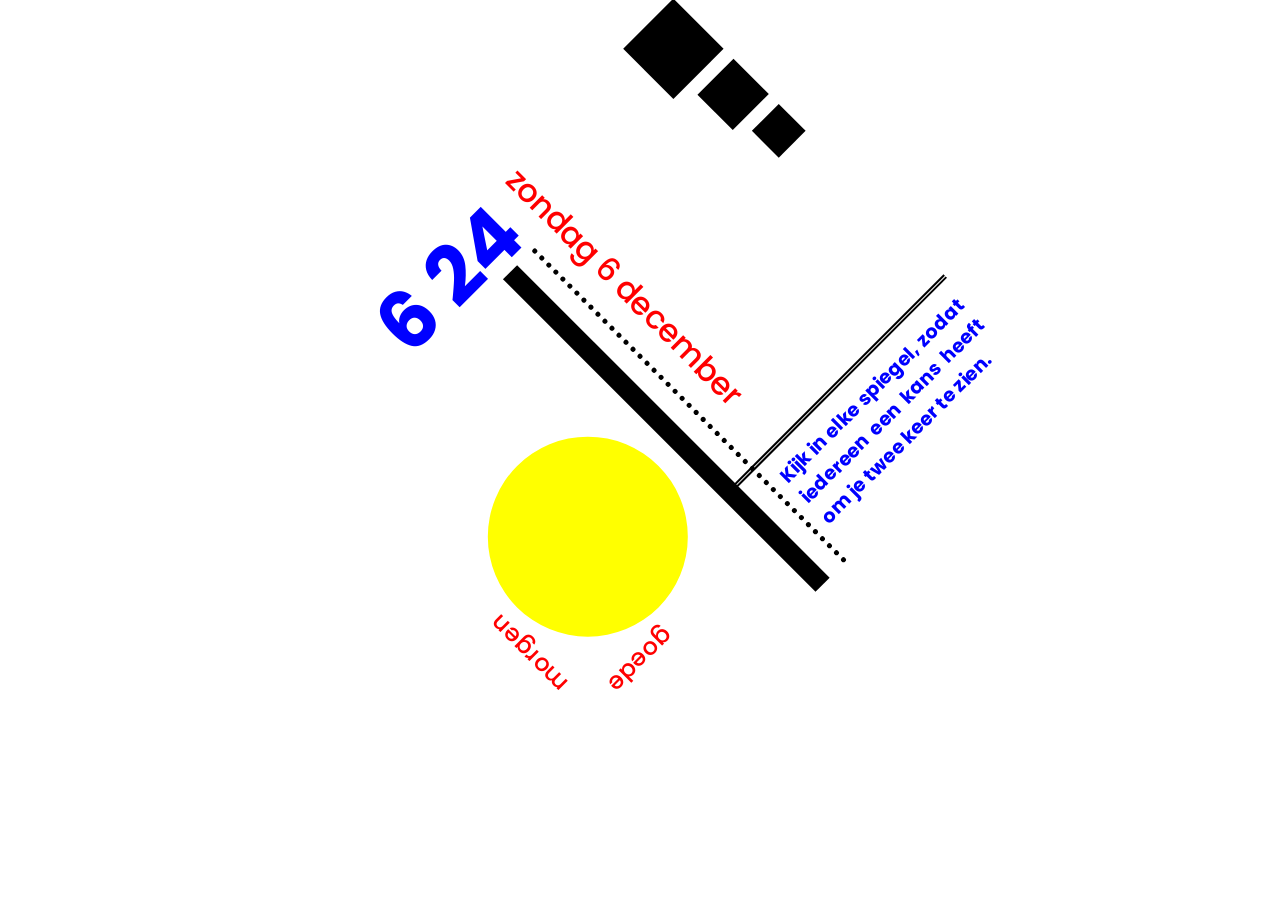
==== index.html @ 5dbdabe9 "not in folder" ====
<!DOCTYPE html>
<html lang="en">
<head>
    <meta charset="UTF-8">
    <meta name="viewport" content="width=device-width, initial-scale=1.0">
    <meta http-equiv="X-UA-Compatible" content="ie=edge">
    <link href="https://fonts.googleapis.com/css?family=Poppins:500,700" rel="stylesheet"> 
    <link rel="stylesheet" href="style.css">
    <script src="script.js"></script>
    <title>Hallo Nathan</title>
</head>
<body onload="startTime(), checkPartday(), dayMonth()">
    <div class="grid">
        <div class="time" id='txt'></div>
        <div class="day" id="day"></div>
        <div class="gr_vert" id="partday"></div>
        <div class="gr_horz">goede</div>
        <div class="sun"></div>
        <div class="quote">Kijk in elke spiegel, zodat iedereen een kans heeft om je twee keer te zien.</div>
        <div class="square1"></div>
        <div class="square2"></div>
        <div class="square3"></div>
        <div class="bar"></div>
        <div class="dubblebar"></div>
    </div>
</body>
</html>
---- style.css ----
body{
    display: flex;
    justify-content: center;
    align-content: center;
    font-family: Poppins, 'Segoe UI', Tahoma, Geneva, Verdana, sans-serif;
    font-weight: 500;
    background-color: white;
    margin-top: 15vh;
    max-height: 500px; 
    overflow: auto;
    overflow-x: hidden;
}

.grid {
    display: grid;
    grid-template: 
        ". time time day . square1" minmax(auto,4.7em)
        ". . bar day . square2" minmax(auto, 2fr) 
        ". . bar day . square3" minmax(auto, 2fr)
        "gr_vert sun bar day . ." minmax(auto, 4fr)
        "gr_vert sun bar dbar dbar dbar" auto
        "gr_vert sun bar quote quote quote" auto
        ". gr_horz bar quote quote quote" auto
        ". . bar quote quote quote" auto
        / min-content auto minmax(auto, 2fr) min-content minmax(20px,100px) minmax(20px,100px);
    grid-gap: 2px;
    transform: rotate(-45deg);
}

.grid div {
    padding: 10px;
}

.time {
    grid-area: time;
    color: blue;
    font-size: 5em;
    font-weight: 700;
    line-height: 1;
    justify-self: end;
    padding: 0px;
    margin: -10px -10px 0 0;
    align-self: top;
}

.day {
    grid-area: day;
    writing-mode: vertical-rl;
    color: red;
    font-size: 2em;
    padding-top: 1em;
    justify-self: start;
}

.gr_horz {
    grid-area: gr_horz;
    color: red;
    transform: rotate(180deg);
    text-align: end;
    font-size: 1.5em;
    margin-top: -5px;}

.gr_vert {
    grid-area: gr_vert;
    writing-mode: vertical-lr;
    color: red;
    transform: rotate(180deg);
    font-size: 1.5em;
    margin-right: -5px;
}

.quote {
    grid-area: quote;
    color: blue;
    text-align: justify;
    font-weight: 700;
    font-size: 1.2em;
}

.bar{
    grid-area: bar;
    border-left: black solid 20px;
    border-right: black dotted 5px;
    align-self: start;
    justify-self: end;
    writing-mode: vertical-lr;
    height: 100%;
    margin-left: 20px;
}

.dubblebar {
    grid-area: dbar;
    border-bottom: 5px double black;
    width: 103%;
    margin-left: -2em;

}

.sun {
    grid-area: sun;
    height: 20vmin;
    width: 20vmin;
    background-color: yellow;
    border-radius: 50%;   
    justify-self: start;
    align-self: end;
}

.square1 {
    grid-area: square1;
    height: 3.2em;
    width: 3.2em;
    background-color: black;
    margin-bottom: 5px;
    justify-self: end;
}
.square2 {
    grid-area: square2;
    height: 1.92em;
    width: 1.92em;
    background-color: black;
    margin-bottom: 5px;
    justify-self: end;
    align-self: center;
}

.square3 {
    grid-area: square3;
    height: 1.152em;
    width: 1.152em;
    background-color: black;
    margin-bottom: 5px;
    justify-self: end;
}

@media only screen and (max-width: 650px) {
    .grid{
        transform: rotate(0deg)
    }
}

@media only screen and (max-width: 450px) {
    /* .grid{
        transform: rotate(0deg)
    } */
    .time{
        font-size: 15vw;
    }
    .day {
        font-size: 7vw;
    }
    .gr_horz, .gr_vert, .quote {
        font-size: 4vw;
    }
    .square1 {
        height: 12vw;
        width: 12vw;
    }
    .square2 {
        height: 8vw;
        width: 8vw;
    }
    .square3 {
        height: 4vw;
        width: 4vw;
    }
}
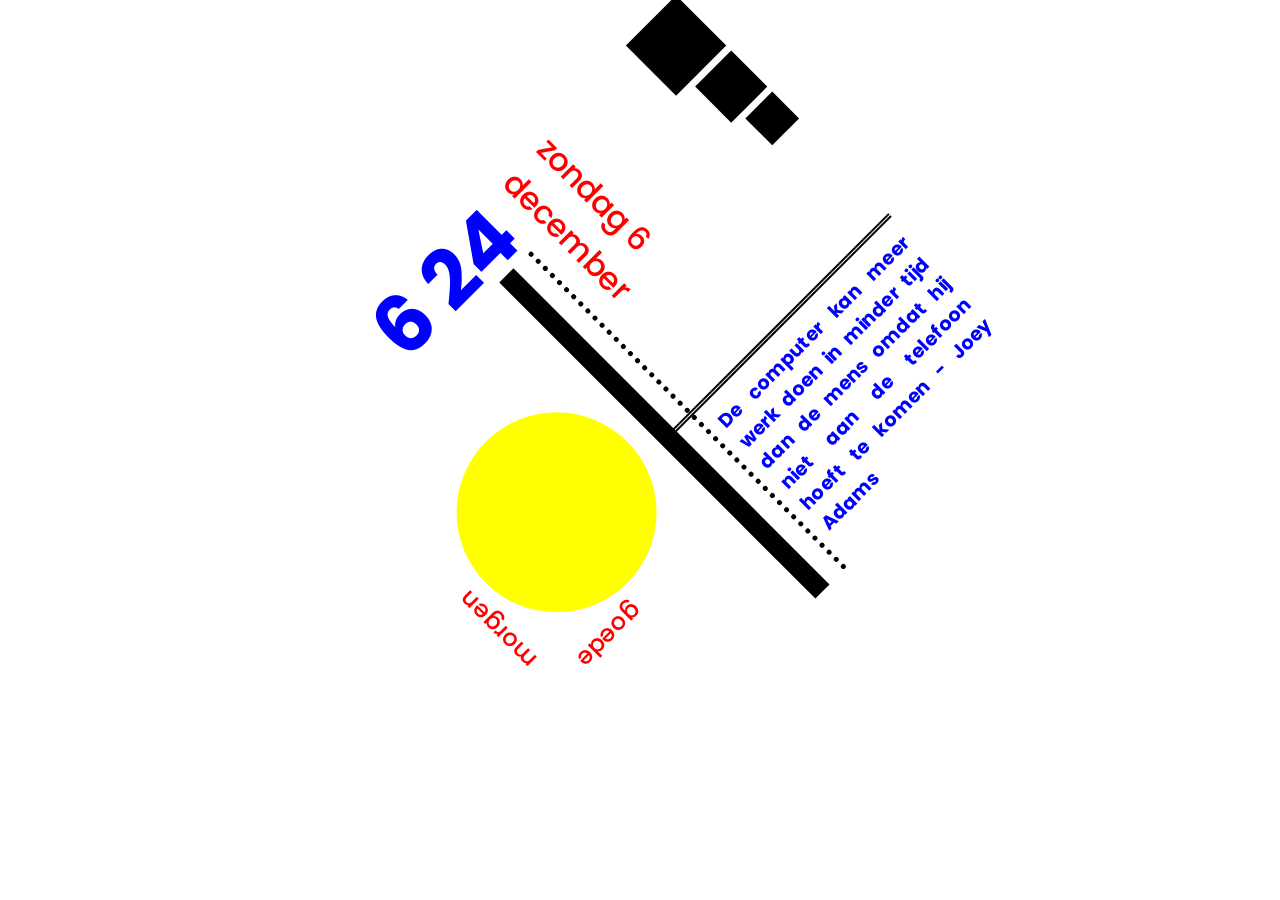
==== commit ea2b48b8: "quote generator" ====
--- a/index.html
+++ b/index.html
@@ -9,14 +9,14 @@
     <script src="script.js"></script>
     <title>Hallo Nathan</title>
 </head>
-<body onload="startTime(), checkPartday(), dayMonth()">
+<body onload="startTime(), checkPartday(), dayMonth(), getMessage()">
     <div class="grid">
         <div class="time" id='txt'></div>
         <div class="day" id="day"></div>
         <div class="gr_vert" id="partday"></div>
         <div class="gr_horz">goede</div>
         <div class="sun"></div>
-        <div class="quote">Kijk in elke spiegel, zodat iedereen een kans heeft om je twee keer te zien.</div>
+        <div class="quote" id="quote">Kijk in elke spiegel, zodat iedereen een kans heeft om je twee keer te zien.</div>
         <div class="square1"></div>
         <div class="square2"></div>
         <div class="square3"></div>
--- a/style.css
+++ b/style.css
@@ -99,7 +99,9 @@
 .sun {
     grid-area: sun;
     height: 20vmin;
+    maxheight: 200px;
     width: 20vmin;
+    maxwidth: 200px;
     background-color: yellow;
     border-radius: 50%;   
     justify-self: start;
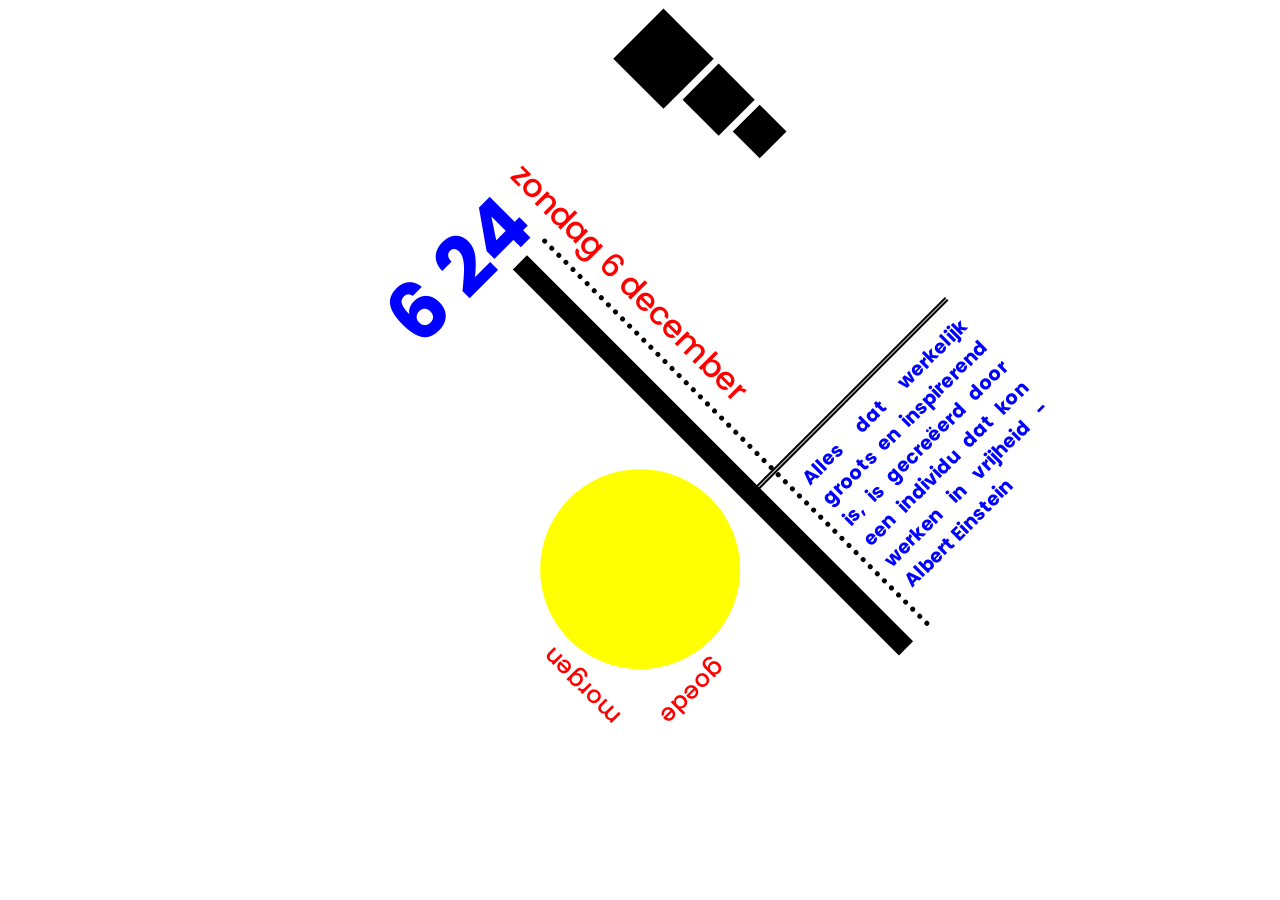
==== commit c1ca4e6d: "don't break date" ====
--- a/index.html
+++ b/index.html
@@ -6,7 +6,6 @@
     <meta http-equiv="X-UA-Compatible" content="ie=edge">
     <link href="https://fonts.googleapis.com/css?family=Poppins:500,700" rel="stylesheet"> 
     <link rel="stylesheet" href="style.css">
-    <script src="script.js"></script>
     <title>Hallo Nathan</title>
 </head>
 <body onload="startTime(), checkPartday(), dayMonth(), getMessage()">
@@ -23,5 +22,6 @@
         <div class="bar"></div>
         <div class="dubblebar"></div>
     </div>
+    <script src="script.js"></script>
 </body>
 </html>
--- a/style.css
+++ b/style.css
@@ -15,14 +15,14 @@
     display: grid;
     grid-template: 
         ". time time day . square1" minmax(auto,4.7em)
-        ". . bar day . square2" minmax(auto, 2fr) 
-        ". . bar day . square3" minmax(auto, 2fr)
-        "gr_vert sun bar day . ." minmax(auto, 4fr)
+        ". . bar day . square2" minmax(auto, 4fr) 
+        ". . bar day . square3" minmax(auto, 4fr)
+        "gr_vert sun bar day . ." 40%
         "gr_vert sun bar dbar dbar dbar" auto
         "gr_vert sun bar quote quote quote" auto
         ". gr_horz bar quote quote quote" auto
         ". . bar quote quote quote" auto
-        / min-content auto minmax(auto, 2fr) min-content minmax(20px,100px) minmax(20px,100px);
+        / auto min-content min-content 2.5em minmax(20px,100px) minmax(20px,100px);
     grid-gap: 2px;
     transform: rotate(-45deg);
 }
@@ -50,6 +50,7 @@
     font-size: 2em;
     padding-top: 1em;
     justify-self: start;
+    width: 100%;
 }
 
 .gr_horz {
